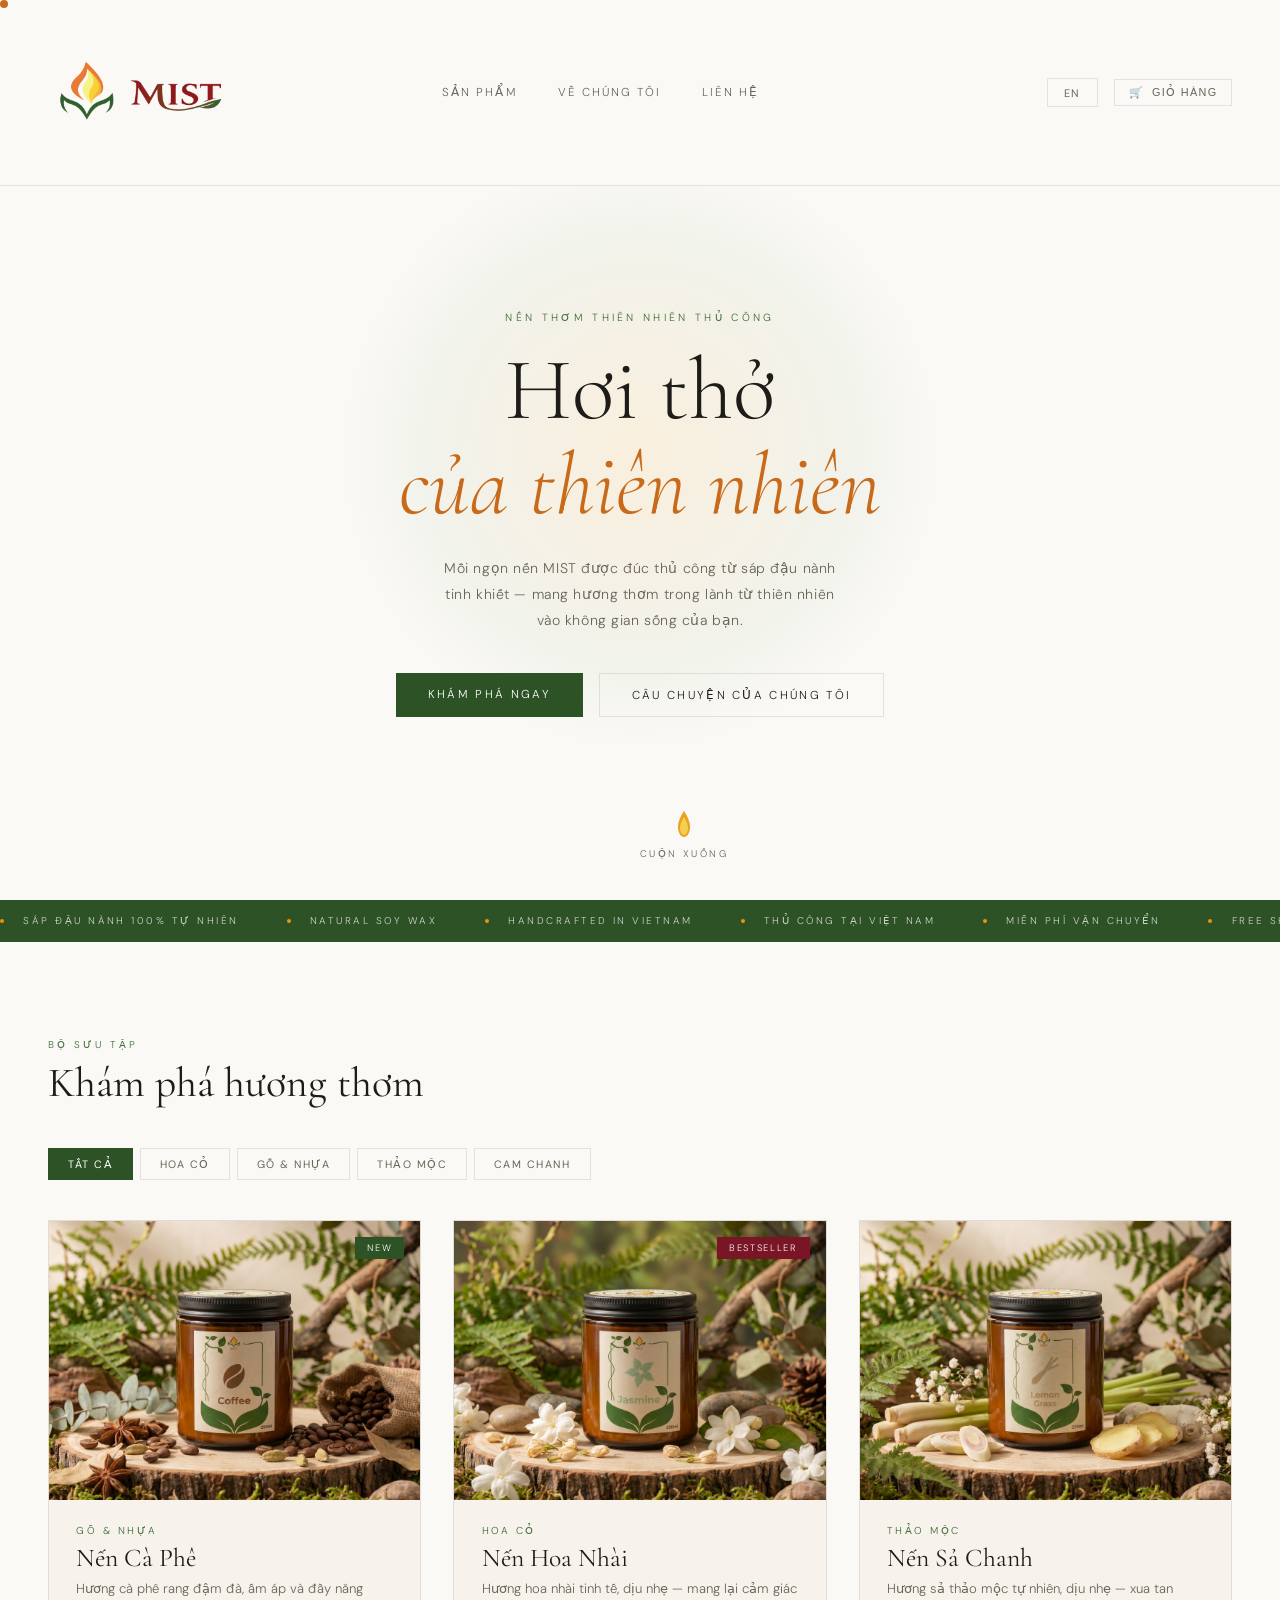
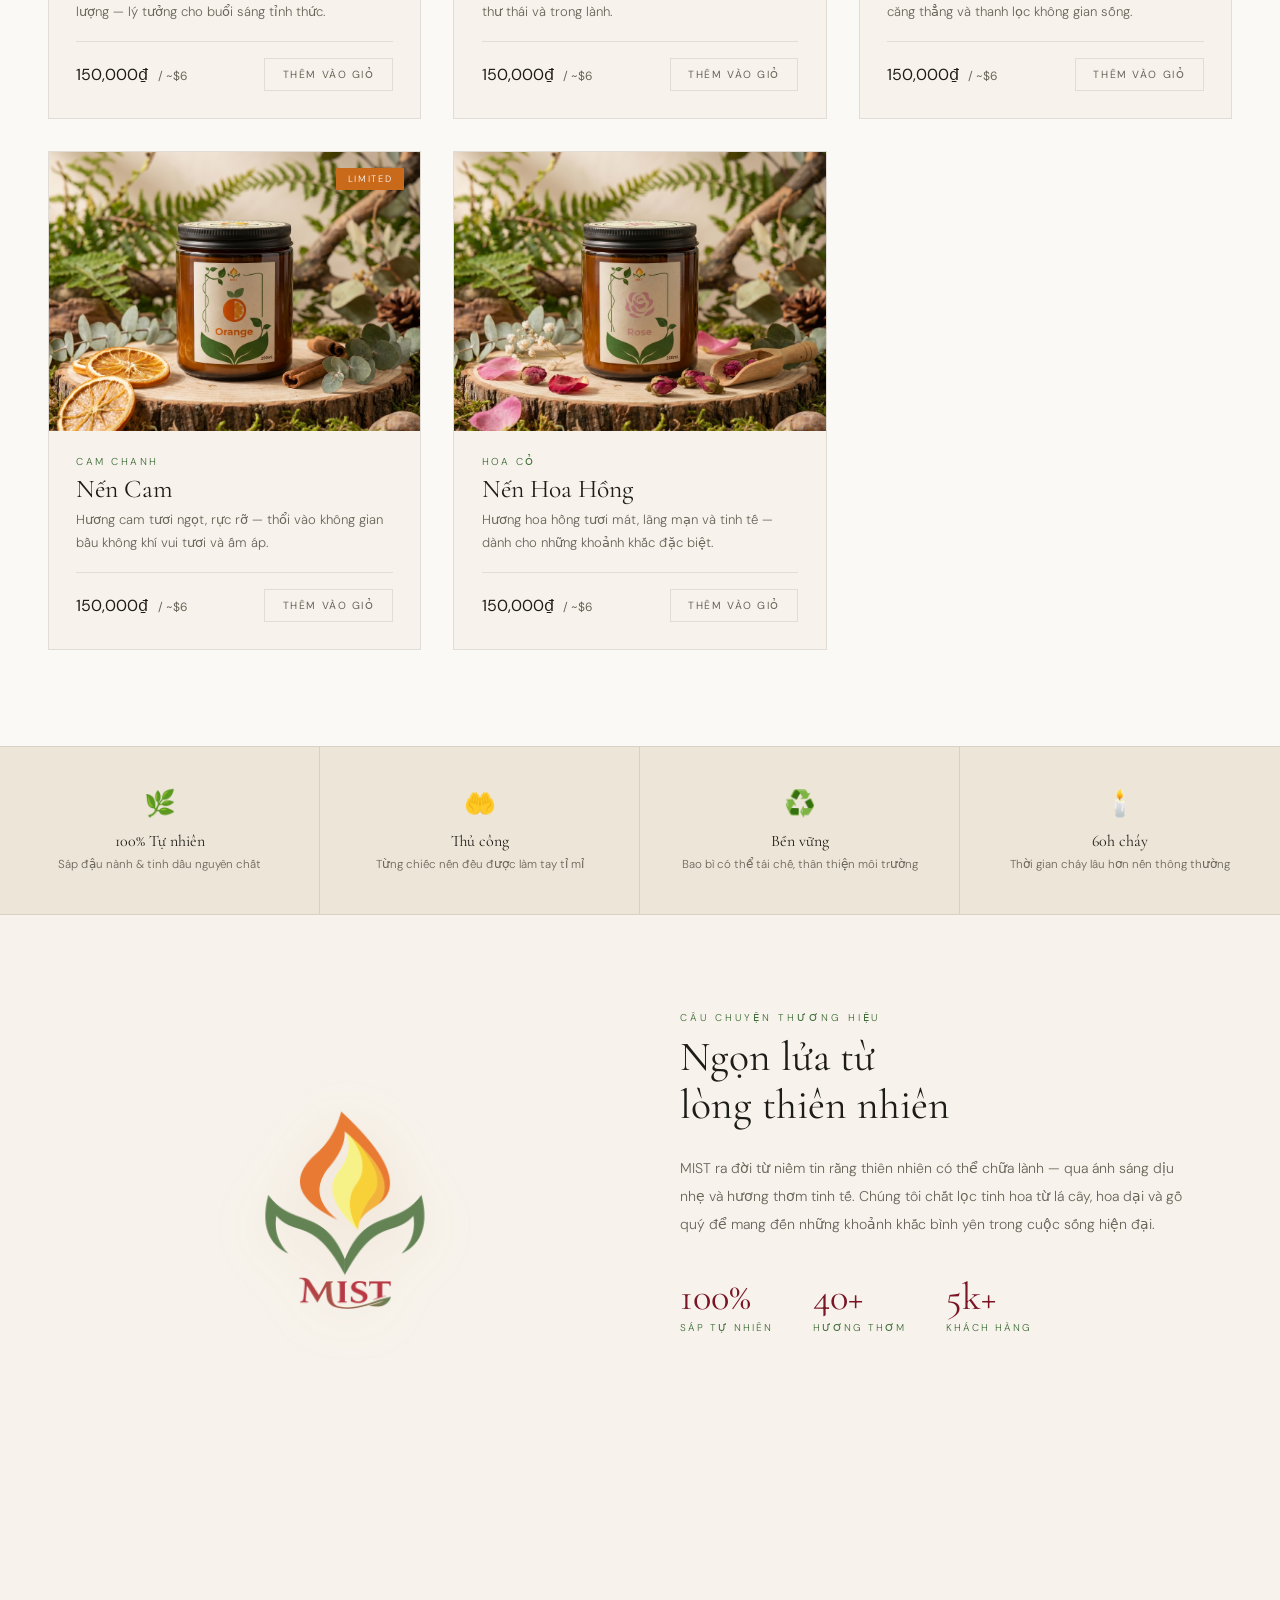
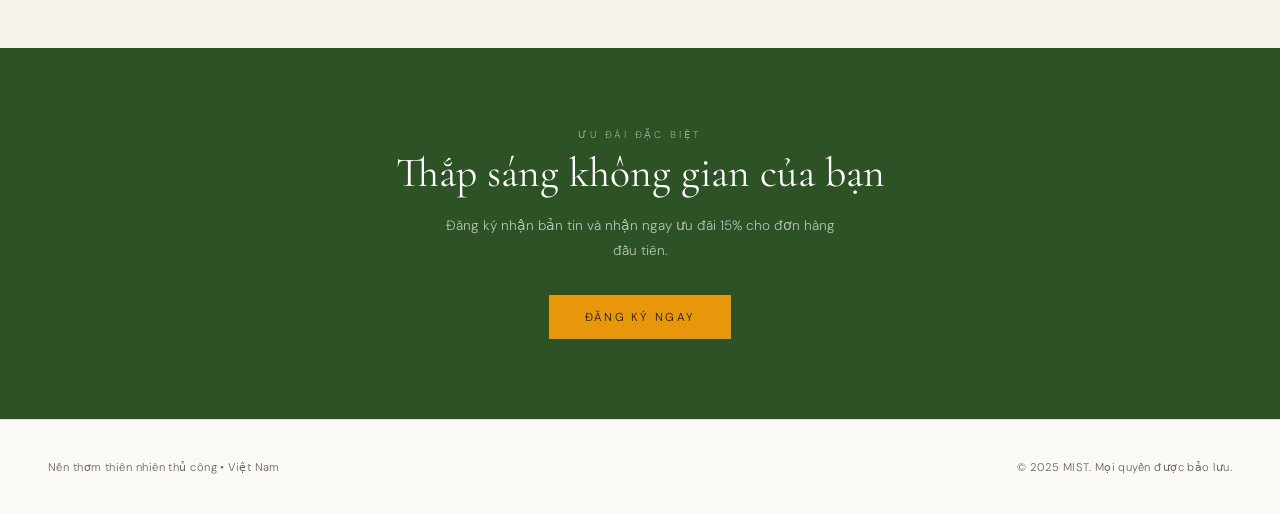
==== index.html @ d29035a0 "init project" ====
<!DOCTYPE html>
<html lang="vi">
<head>
<meta charset="UTF-8">
<meta name="viewport" content="width=device-width, initial-scale=1.0">
<title>MIST — Nến Thơm Thiên Nhiên</title>
<link href="https://fonts.googleapis.com/css2?family=Cormorant+Garamond:ital,wght@0,300;0,400;0,600;1,300;1,400&family=DM+Sans:wght@200;300;400&display=swap" rel="stylesheet">
<link rel="stylesheet" href="style.css">
</head>
<body>

<div id="cursor"></div>

<nav>
  <a class="nav-logo-wrap" href="#">
    <img class="nav-logo-img" src="anh/logo-03.png" alt="MIST Logo">
  </a>
  <div class="nav-links">
    <a href="#products" data-vi="Sản phẩm" data-en="Products">Sản phẩm</a>
    <a href="#about" data-vi="Về chúng tôi" data-en="About">Về chúng tôi</a>
    <a href="#contact" data-vi="Liên hệ" data-en="Contact">Liên hệ</a>
  </div>
  <div class="nav-right">
    <button class="lang-toggle" id="langBtn">EN</button>
    <button class="cart-btn" id="cartBtn">
    🛒 <span id="cartLabel" data-vi="Giỏ hàng" data-en="Cart">Giỏ hàng</span>
  <span class="cart-badge" id="cartBadge">0</span>
</button>
  </div>
</nav>

<div class="cart-overlay" id="cartOverlay"></div>
<div class="cart-drawer" id="cartDrawer">
  <div class="cart-head">
    <span class="cart-title">Giỏ hàng</span>
    <button class="cart-close" id="cartClose">✕</button>
  </div>
  <div class="cart-body" id="cartBody"></div>
  <div class="cart-foot" id="cartFoot" style="display:none">
    <div class="cart-subtotal">
      <span class="cart-subtotal-label">Tổng cộng</span>
      <span class="cart-subtotal-price" id="cartTotal">0₫</span>
    </div>
    <button class="cart-checkout">Thanh toán</button>
  </div>
</div>

<div id="pdpPage">
  <div class="pdp-topbar">
    <button class="pdp-back-btn" id="pdpBackBtn">← <span data-vi="Quay lại" data-en="Back">Quay lại</span></button>
    <p class="pdp-breadcrumb"><span data-vi="Sản phẩm" data-en="Products">Sản phẩm</span> / <span id="pdpBreadName"></span></p>
  </div>

  <div class="pdp-layout">
    <div class="pdp-gallery">
      <img class="pdp-gallery-main" id="pdpMainImg" src="" alt="">
      <div class="pdp-badge" id="pdpBadge" style="display:none"></div>
      <div class="pdp-gallery-thumbs" id="pdpThumbs"></div>
    </div>

    <div class="pdp-info">
      <p class="pdp-scent" id="pdpScent"></p>
      <h1 class="pdp-name" id="pdpName"></h1>
      <p class="pdp-name-vi" id="pdpNameSub"></p>
      <div class="pdp-price-row">
        <span class="pdp-price" id="pdpPrice"></span>
        <span class="pdp-price-usd" id="pdpPriceUsd"></span>
      </div>
      <div class="pdp-divider"></div>
      <p class="pdp-desc" id="pdpDesc"></p>

      <div class="pdp-specs">
        <div class="pdp-spec">
          <span class="pdp-spec-label" data-vi="Thời gian cháy" data-en="Burn time">Thời gian cháy</span>
          <span class="pdp-spec-val" id="pdpSpecBurnTime">~60 giờ</span>
        </div>
        <div class="pdp-spec">
          <span class="pdp-spec-label" data-vi="Chất liệu" data-en="Material">Chất liệu</span>
          <span class="pdp-spec-val" id="pdpSpecMaterial">Sáp đậu nành</span>
        </div>
        <div class="pdp-spec">
          <span class="pdp-spec-label" data-vi="Trọng lượng" data-en="Weight">Trọng lượng</span>
          <span class="pdp-spec-val" id="pdpSpecWeight">200g</span>
        </div>
        <div class="pdp-spec">
          <span class="pdp-spec-label" data-vi="Xuất xứ" data-en="Origin">Xuất xứ</span>
          <span class="pdp-spec-val" id="pdpSpecOrigin">Việt Nam</span>
        </div>
      </div>

      <p class="pdp-notes-title" data-vi="Hương điệu" data-en="Scent notes">Hương điệu</p>
      <div class="pdp-notes" id="pdpNotes"></div>

      <div class="pdp-qty-row">
        <span class="pdp-qty-label" data-vi="Số lượng" data-en="Quantity">Số lượng</span>
        <div class="pdp-qty-ctrl">
          <button class="pdp-qty-btn" id="pdpQtyMinus">−</button>
          <span class="pdp-qty-num" id="pdpQtyNum">1</span>
          <button class="pdp-qty-btn" id="pdpQtyPlus">+</button>
        </div>
      </div>
      <div class="pdp-cta-row">
        <button class="pdp-add-btn" id="pdpAddBtn">Thêm vào giỏ</button>
        <button class="pdp-wishlist-btn" title="Yêu thích">♡</button>
      </div>
    </div>
  </div>

  <div class="pdp-related">
    <p class="pdp-related-label" data-vi="Có thể bạn thích" data-en="You may also like">Có thể bạn thích</p>
    <h2 class="pdp-related-title" data-vi="Sản phẩm liên quan" data-en="Related products">Sản phẩm liên quan</h2>
    <div class="pdp-related-grid" id="pdpRelatedGrid"></div>
  </div>
</div>

<div id="mainSite">
<section class="hero">
  <p class="hero-eyebrow" data-vi="Nến thơm thiên nhiên thủ công" data-en="Handcrafted natural candles">Nến thơm thiên nhiên thủ công</p>
  <h1 class="hero-title">
    <span data-vi="Hơi thở" data-en="The breath">Hơi thở</span><br>
    <em data-vi="của thiên nhiên" data-en="of nature">của thiên nhiên</em>
  </h1>
  <p class="hero-sub" data-vi="Mỗi ngọn nến MIST được đúc thủ công từ sáp đậu nành tinh khiết — mang hương thơm trong lành từ thiên nhiên vào không gian sống của bạn." data-en="Every MIST candle is handcrafted from pure soy wax — bringing nature's pure fragrance into your living space.">
    Mỗi ngọn nến MIST được đúc thủ công từ sáp đậu nành tinh khiết — mang hương thơm trong lành từ thiên nhiên vào không gian sống của bạn.
  </p>
  <div class="hero-actions">
    <a href="#products" class="btn-primary" data-vi="Khám phá ngay" data-en="Explore now">Khám phá ngay</a>
    <a href="#about" class="btn-outline" data-vi="Câu chuyện của chúng tôi" data-en="Our story">Câu chuyện của chúng tôi</a>
  </div>

  <div class="hero-flame-deco">
    <svg class="flame-svg" width="20" height="30" viewBox="0 0 20 30" fill="none">
      <path d="M10 2 C10 2 16 10 16 18 C16 24 13 28 10 28 C7 28 4 24 4 18 C4 10 10 2 10 2Z" fill="#E8960A" opacity="0.9"/>
      <path d="M10 8 C10 8 14 14 14 19 C14 23 12 26 10 26 C8 26 6 23 6 19 C6 14 10 8 10 8Z" fill="#F5D050"/>
    </svg>
    <p class="scroll-hint" data-vi="Cuộn xuống" data-en="Scroll">Cuộn xuống</p>
  </div>
</section>

<div class="marquee-wrap">
  <div class="marquee-track" id="marqueeTrack"></div>
</div>

<section id="products">
  <div class="section-header">
    <span class="section-label" data-vi="Bộ sưu tập" data-en="Collection">Bộ sưu tập</span>
    <h2 class="section-title" data-vi="Khám phá hương thơm" data-en="Explore our scents">Khám phá hương thơm</h2>
  </div>

  <div class="filter-bar" id="filterBar">
    <button class="filter-btn active" data-filter="all"    data-vi="Tất cả"      data-en="All">Tất cả</button>
    <button class="filter-btn"        data-filter="floral" data-vi="Hoa cỏ"      data-en="Floral">Hoa cỏ</button>
    <button class="filter-btn"        data-filter="woody"  data-vi="Gỗ & Nhựa"   data-en="Woody">Gỗ &amp; Nhựa</button>
    <button class="filter-btn"        data-filter="herbal" data-vi="Thảo mộc"    data-en="Herbal">Thảo mộc</button>
    <button class="filter-btn"        data-filter="citrus" data-vi="Cam Chanh"   data-en="Citrus">Cam Chanh</button>
  </div>

  <div class="products-grid" id="productsGrid"></div>
</section>

<div class="values-strip">
  <div class="value-item">
    <span class="value-icon">🌿</span>
    <p class="value-title" data-vi="100% Tự nhiên" data-en="100% Natural">100% Tự nhiên</p>
    <p class="value-desc" data-vi="Sáp đậu nành & tinh dầu nguyên chất" data-en="Pure soy wax & essential oils">Sáp đậu nành & tinh dầu nguyên chất</p>
  </div>
  <div class="value-item">
    <span class="value-icon">🤲</span>
    <p class="value-title" data-vi="Thủ công" data-en="Handcrafted">Thủ công</p>
    <p class="value-desc" data-vi="Từng chiếc nến đều được làm tay tỉ mỉ" data-en="Each candle is meticulously hand-poured">Từng chiếc nến đều được làm tay tỉ mỉ</p>
  </div>
  <div class="value-item">
    <span class="value-icon">♻️</span>
    <p class="value-title" data-vi="Bền vững" data-en="Sustainable">Bền vững</p>
    <p class="value-desc" data-vi="Bao bì có thể tái chế, thân thiện môi trường" data-en="Recyclable, eco-friendly packaging">Bao bì có thể tái chế, thân thiện môi trường</p>
  </div>
  <div class="value-item">
    <span class="value-icon">🕯️</span>
    <p class="value-title" data-vi="60h cháy" data-en="60h burn time">60h cháy</p>
    <p class="value-desc" data-vi="Thời gian cháy lâu hơn nến thông thường" data-en="Longer burn time than standard candles">Thời gian cháy lâu hơn nến thông thường</p>
  </div>
</div>

<section id="about" class="about-section">
  <div class="about-inner">
    <div class="about-logo-display">
      <img src="anh/logoend.png" alt="MIST">
    </div>
    <div>
      <span class="section-label" data-vi="Câu chuyện thương hiệu" data-en="Our Story">Câu chuyện thương hiệu</span>
      <h2 class="section-title" data-vi="Ngọn lửa từ<br>lòng thiên nhiên" data-en="A flame born<br>from nature">Ngọn lửa từ<br>lòng thiên nhiên</h2>
      <p class="about-text" data-vi="MIST ra đời từ niềm tin rằng thiên nhiên có thể chữa lành — qua ánh sáng dịu nhẹ và hương thơm tinh tế. Chúng tôi chắt lọc tinh hoa từ lá cây, hoa dại và gỗ quý để mang đến những khoảnh khắc bình yên trong cuộc sống hiện đại." data-en="MIST was born from the belief that nature heals — through gentle light and subtle fragrance. We distill the essence of leaves, wildflowers, and fine woods to bring peaceful moments to modern life.">
        MIST ra đời từ niềm tin rằng thiên nhiên có thể chữa lành — qua ánh sáng dịu nhẹ và hương thơm tinh tế. Chúng tôi chắt lọc tinh hoa từ lá cây, hoa dại và gỗ quý để mang đến những khoảnh khắc bình yên trong cuộc sống hiện đại.
      </p>
      <div class="about-stats">
        <div>
          <span class="stat-num">100%</span>
          <span class="stat-label" data-vi="Sáp tự nhiên" data-en="Natural wax">Sáp tự nhiên</span>
        </div>
        <div>
          <span class="stat-num">40+</span>
          <span class="stat-label" data-vi="Hương thơm" data-en="Fragrances">Hương thơm</span>
        </div>
        <div>
          <span class="stat-num">5k+</span>
          <span class="stat-label" data-vi="Khách hàng" data-en="Customers">Khách hàng</span>
        </div>
      </div>
    </div>
  </div>
</section>

<div class="cta-banner">
  <span class="section-label" data-vi="Ưu đãi đặc biệt" data-en="Special offer">Ưu đãi đặc biệt</span>
  <h2 class="section-title" data-vi="Thắp sáng không gian của bạn" data-en="Illuminate your space">Thắp sáng không gian của bạn</h2>
  <p data-vi="Đăng ký nhận bản tin và nhận ngay ưu đãi 15% cho đơn hàng đầu tiên." data-en="Subscribe to our newsletter and get 15% off your first order.">Đăng ký nhận bản tin và nhận ngay ưu đãi 15% cho đơn hàng đầu tiên.</p>
  <a href="#" class="btn-gold" data-vi="Đăng ký ngay" data-en="Subscribe now">Đăng ký ngay</a>
</div>

<footer id="contact">
  <p data-vi="Nến thơm thiên nhiên thủ công • Việt Nam" data-en="Handcrafted natural candles • Vietnam">Nến thơm thiên nhiên thủ công • Việt Nam</p>
  <p data-vi="© 2025 MIST. Mọi quyền được bảo lưu." data-en="© 2025 MIST. All rights reserved.">© 2025 MIST. Mọi quyền được bảo lưu.</p>
</footer>
</div><script src="script.js"></script>
</body>
</html>
---- style.css ----
*, *::before, *::after { box-sizing: border-box; margin: 0; padding: 0; }

:root {
  --flame-orange: #C96A1A;
  --flame-amber: #E8960A;
  --leaf-dark: #2D5226;
  --leaf-mid: #3D6B35;
  --leaf-light: #5A8A50;
  --crimson: #7A1525;
  --cream: #F7F3EC;
  --warm-white: #FBF9F5;
  --sand: #EDE6D8;
  --charcoal: #1E1C18;
  --ash: #6A6459;
  --border: rgba(30,28,24,0.1);
}

html { scroll-behavior: smooth; overflow-x: hidden; }

body {
  font-family: 'DM Sans', sans-serif;
  font-weight: 300;
  background: var(--warm-white);
  color: var(--charcoal);
  overflow-x: hidden;
}

/* ── CURSOR ── */
body { cursor: none; }
#cursor {
  width: 8px; height: 8px;
  background: var(--flame-orange);
  border-radius: 50%;
  position: fixed; top: 0; left: 0;
  pointer-events: none; z-index: 9999;
  transition: transform 0.15s ease, opacity 0.2s;
}
#cursor.expand { transform: scale(5); opacity: 0.2; }

/* ── NAV ── */
nav {
  position: fixed; top: 0; left: 0; right: 0; z-index: 100;
  display: flex; align-items: center; justify-content: space-between;
  padding: 1.1rem 3rem;
  background: rgba(251,249,245,0.9);
  backdrop-filter: blur(14px);
  border-bottom: 1px solid var(--border);
  transition: padding 0.35s ease, box-shadow 0.35s ease;
}
nav.scrolled {
  padding: 0.4rem 3rem;
  background: rgba(251,249,245,0.97);
  box-shadow: 0 2px 20px rgba(30,28,24,0.07);
}
.nav-logo-wrap {
  display: flex; align-items: center; gap: 10px;
  text-decoration: none;
}
.nav-logo-img {
  height: 150px; width: auto;
  max-width: 220px;
  object-fit: contain;
  object-position: left center;
  transform: scale(1.8);
  transform-origin: left center;
  transition: height 0.35s ease, transform 0.35s ease;
}
nav.scrolled .nav-logo-img {
  height: 70px;
  transform: scale(1.4);
}

.nav-links { display: flex; gap: 2.5rem; }
.nav-links a {
  font-size: 0.72rem; letter-spacing: 0.18em; text-transform: uppercase;
  color: var(--ash); text-decoration: none; transition: color 0.2s;
}
.nav-links a:hover { color: var(--leaf-dark); }
.lang-toggle {
  font-family: 'DM Sans', sans-serif;
  font-size: 0.68rem; letter-spacing: 0.15em; text-transform: uppercase;
  color: var(--ash); background: none;
  border: 1px solid var(--border);
  padding: 0.4rem 1rem; cursor: none; transition: all 0.2s;
}
.lang-toggle:hover { color: var(--leaf-dark); border-color: var(--leaf-mid); }

.nav-right { display: flex; align-items: center; gap: 1rem; }
.cart-btn {
  position: relative;
  background: none; border: 1px solid var(--border);
  padding: 0.4rem 0.85rem; cursor: none;
  display: flex; align-items: center; gap: 0.5rem;
  font-size: 0.68rem; letter-spacing: 0.12em; text-transform: uppercase;
  color: var(--ash); transition: all 0.2s;
}
.cart-btn:hover { color: var(--leaf-dark); border-color: var(--leaf-mid); }
.cart-badge {
  position: absolute; top: -6px; right: -6px;
  background: var(--flame-orange); color: #fff;
  font-size: 0.55rem; font-weight: 400;
  width: 16px; height: 16px; border-radius: 50%;
  display: flex; align-items: center; justify-content: center;
  opacity: 0; transform: scale(0);
  transition: opacity 0.2s, transform 0.2s;
}
.cart-badge.show { opacity: 1; transform: scale(1); }

/* ── CART DRAWER ── */
.cart-overlay {
  position: fixed; inset: 0; z-index: 200;
  background: rgba(30,28,24,0.35);
  opacity: 0; pointer-events: none;
  transition: opacity 0.3s;
}
.cart-overlay.open { opacity: 1; pointer-events: all; }

.cart-drawer {
  position: fixed; top: 0; right: 0; bottom: 0; z-index: 201;
  width: 420px; max-width: 95vw;
  background: var(--warm-white);
  display: flex; flex-direction: column;
  transform: translateX(100%);
  transition: transform 0.38s cubic-bezier(0.4,0,0.2,1);
  border-left: 1px solid var(--border);
}
.cart-drawer.open { transform: translateX(0); }

.cart-head {
  display: flex; align-items: center; justify-content: space-between;
  padding: 1.5rem 1.8rem;
  border-bottom: 1px solid var(--border);
}
.cart-title {
  font-family: 'Cormorant Garamond', serif;
  font-size: 1.4rem; font-weight: 400; color: var(--charcoal);
}
.cart-close {
  background: none; border: none; cursor: none;
  font-size: 1.2rem; color: var(--ash);
  padding: 0.3rem; transition: color 0.2s;
}
.cart-close:hover { color: var(--charcoal); }

.cart-body {
  flex: 1; overflow-y: auto; padding: 1.2rem 1.8rem;
}
.cart-empty {
  text-align: center; padding: 4rem 1rem;
  color: var(--ash); font-size: 0.82rem; letter-spacing: 0.04em;
}
.cart-empty-icon { font-size: 2.5rem; margin-bottom: 1rem; display: block; }

.cart-item {
  display: grid; grid-template-columns: 72px 1fr auto;
  gap: 1rem; align-items: center;
  padding: 1rem 0; border-bottom: 1px solid var(--border);
}
.cart-item-img {
  width: 72px; height: 72px; object-fit: cover;
  border: 1px solid var(--border);
}
.cart-item-name {
  font-family: 'Cormorant Garamond', serif;
  font-size: 1rem; color: var(--charcoal); margin-bottom: 0.2rem;
}
.cart-item-scent {
  font-size: 0.62rem; letter-spacing: 0.15em; text-transform: uppercase;
  color: var(--leaf-mid); margin-bottom: 0.5rem;
}
.cart-item-price { font-size: 0.8rem; color: var(--ash); }
.cart-qty {
  display: flex; align-items: center; gap: 0.5rem;
  margin-top: 0.4rem;
}
.qty-btn {
  width: 22px; height: 22px; border: 1px solid var(--border);
  background: none; cursor: none; font-size: 0.85rem;
  color: var(--ash); display: flex; align-items: center; justify-content: center;
  transition: all 0.15s;
}
.qty-btn:hover { background: var(--leaf-dark); color: #fff; border-color: var(--leaf-dark); }
.qty-num { font-size: 0.82rem; min-width: 18px; text-align: center; }
.cart-item-remove {
  background: none; border: none; cursor: none;
  color: var(--ash); font-size: 0.75rem; letter-spacing: 0.08em;
  padding: 0.2rem; transition: color 0.2s; align-self: start;
}
.cart-item-remove:hover { color: var(--crimson); }

.cart-foot {
  padding: 1.5rem 1.8rem;
  border-top: 1px solid var(--border);
  background: var(--cream);
}
.cart-subtotal {
  display: flex; justify-content: space-between; align-items: baseline;
  margin-bottom: 1.2rem;
}
.cart-subtotal-label {
  font-size: 0.65rem; letter-spacing: 0.2em; text-transform: uppercase; color: var(--ash);
}
.cart-subtotal-price {
  font-family: 'Cormorant Garamond', serif;
  font-size: 1.5rem; color: var(--charcoal);
}
.cart-checkout {
  width: 100%; padding: 0.9rem;
  background: var(--leaf-dark); color: #fff;
  border: none; cursor: none;
  font-family: 'DM Sans', sans-serif;
  font-size: 0.7rem; letter-spacing: 0.2em; text-transform: uppercase;
  transition: background 0.2s;
}
.cart-checkout:hover { background: var(--leaf-mid); }

/* ── HERO ── */
.hero {
  min-height: 100vh;
  display: flex; flex-direction: column;
  align-items: center; justify-content: center;
  text-align: center;
  padding: 13rem 2rem 5rem;
  position: relative; overflow: hidden;
}

/* soft radial glow matching brand */
.hero::before {
  content: '';
  position: absolute;
  width: 600px; height: 600px;
  background: radial-gradient(circle, rgba(232,150,10,0.1) 0%, rgba(93,138,80,0.06) 50%, transparent 70%);
  top: 50%; left: 50%; transform: translate(-50%,-50%);
  animation: breathe 7s ease-in-out infinite;
}
@keyframes breathe {
  0%,100% { transform: translate(-50%,-50%) scale(1); opacity: 0.7; }
  50% { transform: translate(-50%,-50%) scale(1.25); opacity: 1; }
}

.hero-logo-big {
  width: 110px; height: auto;
  margin-bottom: 1.5rem;
  opacity: 0; animation: fadeUp 0.9s 0.1s forwards;
  filter: drop-shadow(0 4px 24px rgba(201,106,26,0.15));
}
.hero-eyebrow {
  font-size: 0.65rem; letter-spacing: 0.32em; text-transform: uppercase;
  color: var(--leaf-mid); margin-bottom: 1.2rem;
  opacity: 0; animation: fadeUp 0.8s 0.3s forwards;
}
.hero-title {
  font-family: 'Cormorant Garamond', serif;
  font-size: clamp(2.8rem, 7.5vw, 5.5rem);
  font-weight: 300; line-height: 1.08;
  color: var(--charcoal);
  opacity: 0; animation: fadeUp 0.9s 0.5s forwards;
}
.hero-title em { font-style: italic; color: var(--flame-orange); }
.hero-title strong {
  font-weight: 600; color: var(--crimson);
}
.hero-sub {
  font-size: 0.88rem; letter-spacing: 0.04em; color: var(--ash);
  margin-top: 1.4rem; max-width: 400px; line-height: 1.85;
  opacity: 0; animation: fadeUp 0.8s 0.7s forwards;
}
.hero-actions {
  display: flex; gap: 1rem; margin-top: 2.5rem;
  opacity: 0; animation: fadeUp 0.8s 0.9s forwards;
}
.btn-primary {
  font-family: 'DM Sans', sans-serif;
  font-size: 0.72rem; letter-spacing: 0.2em; text-transform: uppercase;
  background: var(--leaf-dark); color: #fff;
  border: none; padding: 0.85rem 2rem;
  text-decoration: none; cursor: none; transition: background 0.25s;
}
.btn-primary:hover { background: var(--leaf-mid); }
.btn-outline {
  font-family: 'DM Sans', sans-serif;
  font-size: 0.72rem; letter-spacing: 0.2em; text-transform: uppercase;
  background: none; color: var(--charcoal);
  border: 1px solid var(--border); padding: 0.85rem 2rem;
  text-decoration: none; cursor: none; transition: all 0.25s;
}
.btn-outline:hover { border-color: var(--flame-orange); color: var(--flame-orange); }

/* animated flame icon in hero */
.hero-flame-deco {
  position: absolute; bottom: 2.5rem; left: 50%; transform: translateX(-50%);
  opacity: 0; animation: fadeUp 0.8s 1.1s forwards;
  display: flex; flex-direction: column; align-items: center;
}
.flame-svg { animation: flicker 2s ease-in-out infinite alternate; }
@keyframes flicker {
  0% { transform: scaleX(1) rotate(-1deg); filter: brightness(1); }
  100% { transform: scaleX(0.88) rotate(1deg); filter: brightness(1.1); }
}
.scroll-hint {
  font-size: 0.6rem; letter-spacing: 0.25em; text-transform: uppercase;
  color: var(--ash); margin-top: 0.5rem;
}

/* ── MARQUEE ── */
.marquee-wrap {
  background: var(--leaf-dark);
  overflow: hidden; padding: 0.9rem 0;
}
.marquee-track {
  display: flex; gap: 3rem;
  animation: marquee 40s linear infinite;
  width: max-content;
}
@keyframes marquee {
  from { transform: translateX(0); }
  to { transform: translateX(-50%); }
}
.marquee-item {
  font-size: 0.62rem; letter-spacing: 0.25em; text-transform: uppercase;
  color: rgba(255,255,255,0.75); white-space: nowrap;
  display: flex; align-items: center; gap: 1.2rem;
}
.marquee-dot {
  width: 4px; height: 4px;
  background: var(--flame-amber); border-radius: 50%;
  flex-shrink: 0;
}

/* ── SECTION ── */
section { padding: 6rem 3rem; }
.section-header { margin-bottom: 2.5rem; }
.section-label {
  font-size: 0.62rem; letter-spacing: 0.3em; text-transform: uppercase;
  color: var(--leaf-mid); margin-bottom: 0.6rem; display: block;
}
.section-title {
  font-family: 'Cormorant Garamond', serif;
  font-size: clamp(1.8rem, 3.5vw, 2.6rem);
  font-weight: 400; line-height: 1.15; color: var(--charcoal);
}

/* ── FILTER ── */
.filter-bar {
  display: flex; gap: 0.4rem; flex-wrap: wrap;
  margin-bottom: 2.5rem;
}
.filter-btn {
  font-family: 'DM Sans', sans-serif;
  font-size: 0.67rem; letter-spacing: 0.14em; text-transform: uppercase;
  background: none; border: 1px solid var(--border);
  color: var(--ash); padding: 0.5rem 1.2rem;
  cursor: none; transition: all 0.2s;
}
.filter-btn:hover { border-color: var(--leaf-mid); color: var(--leaf-mid); }
.filter-btn.active { background: var(--leaf-dark); color: #fff; border-color: var(--leaf-dark); }

/* ── PRODUCT GRID ── */
.products-grid {
  display: grid;
  grid-template-columns: repeat(auto-fill, minmax(360px, 1fr));
  gap: 2rem;
  max-width: 1400px;
  margin: 0 auto;
}

.product-card {
  background: var(--cream);
  border: 1px solid var(--border);
  position: relative; overflow: hidden;
  opacity: 0; transform: translateY(20px);
  transition: opacity 0.55s ease, transform 0.55s ease, box-shadow 0.3s;
}
.product-card.visible { opacity: 1; transform: translateY(0); }
.product-card:hover { box-shadow: 0 12px 50px rgba(30,28,24,0.12); }

.product-img-wrap {
  aspect-ratio: 4/3; overflow: hidden;
  background: var(--sand);
  display: flex; align-items: center; justify-content: center;
  position: relative;
}
.product-img {
  width: 100%; height: 100%;
  object-fit: cover;
  transition: transform 0.8s ease;
}
.product-card:hover .product-img { transform: scale(1.07); }

.product-badge {
  position: absolute; top: 1rem; right: 1rem;
  font-size: 0.58rem; letter-spacing: 0.18em; text-transform: uppercase;
  padding: 0.32rem 0.75rem;
}
.badge-bestseller { background: var(--crimson); color: #fff; }
.badge-new        { background: var(--leaf-dark); color: #fff; }
.badge-limited    { background: var(--flame-orange); color: #fff; }
.badge-exclusive  { background: var(--charcoal); color: #fff; }

.product-info { padding: 1.5rem 1.7rem 1.7rem; }
.product-scent {
  font-size: 0.63rem; letter-spacing: 0.25em; text-transform: uppercase;
  color: var(--leaf-mid); margin-bottom: 0.4rem;
}
.product-name {
  font-family: 'Cormorant Garamond', serif;
  font-size: 1.6rem; font-weight: 400; line-height: 1.2;
  color: var(--charcoal); margin-bottom: 0.25rem;
}
.product-name-vi {
  font-size: 0.78rem; color: var(--ash); margin-bottom: 1rem;
}
.product-desc {
  font-size: 0.82rem; color: var(--ash); line-height: 1.75;
  margin-bottom: 1.1rem;
}
.product-footer {
  display: flex; align-items: center; justify-content: space-between;
  padding-top: 1rem; border-top: 1px solid var(--border);
}
.product-price { font-size: 1rem; font-weight: 400; color: var(--charcoal); }
.price-vnd { font-size: 0.75rem; color: var(--ash); margin-left: 0.4rem; }
.add-btn {
  font-family: 'DM Sans', sans-serif;
  font-size: 0.65rem; letter-spacing: 0.15em; text-transform: uppercase;
  background: none; border: 1px solid var(--border);
  color: var(--ash); padding: 0.55rem 1.1rem;
  cursor: none; transition: all 0.2s;
}
.add-btn:hover { background: var(--leaf-dark); color: #fff; border-color: var(--leaf-dark); }

/* ── VALUES STRIP ── */
.values-strip {
  background: var(--sand);
  display: grid; grid-template-columns: repeat(4, 1fr);
  border-top: 1px solid var(--border); border-bottom: 1px solid var(--border);
}
.value-item {
  padding: 2.5rem 2rem;
  border-right: 1px solid var(--border);
  text-align: center;
}
.value-item:last-child { border-right: none; }
.value-icon { font-size: 1.6rem; margin-bottom: 0.7rem; display: block; }
.value-title {
  font-family: 'Cormorant Garamond', serif;
  font-size: 1rem; font-weight: 400; margin-bottom: 0.3rem;
  color: var(--charcoal);
}
.value-desc { font-size: 0.72rem; color: var(--ash); line-height: 1.6; }

/* ── ABOUT ── */
.about-section { background: var(--cream); }
.about-inner {
  max-width: 1100px; margin: 0 auto;
  display: grid; grid-template-columns: 1fr 1fr;
  gap: 5rem; align-items: stretch;
}
.about-logo-display {
  display: flex; align-items: stretch; justify-content: center;
  align-self: stretch;
}
.about-logo-display img {
  width: 75%; height: 75%;
  object-fit: contain;
  filter: blur(0.2px) drop-shadow(0 8px 30px rgba(201,106,26,0.12));
}

.about-text { font-size: 0.88rem; line-height: 2; color: var(--ash); margin-top: 1.5rem; }
.about-stats { display: flex; gap: 2.5rem; margin-top: 2.5rem; }
.stat-num {
  display: block;
  font-family: 'Cormorant Garamond', serif;
  font-size: 2.4rem; font-weight: 400;
  color: var(--crimson); line-height: 1;
}
.stat-label {
  font-size: 0.62rem; letter-spacing: 0.2em; text-transform: uppercase;
  color: var(--leaf-mid); margin-top: 0.25rem; display: block;
}

/* ── CTA BANNER ── */
.cta-banner {
  background: var(--leaf-dark); color: #fff;
  text-align: center; padding: 5rem 3rem;
  }
.cta-banner .section-label { color: rgba(255,255,255,0.5); }
.cta-banner .section-title { color: #fff; margin: 0.5rem 0 1rem; }
.cta-banner p { font-size: 0.85rem; color: rgba(255,255,255,0.65); margin-bottom: 2rem; max-width: 400px; margin-left: auto; margin-right: auto; line-height: 1.8; }
.btn-gold {
  font-family: 'DM Sans', sans-serif;
  font-size: 0.72rem; letter-spacing: 0.2em; text-transform: uppercase;
  background: var(--flame-amber); color: var(--charcoal);
  border: none; padding: 0.9rem 2.2rem;
  text-decoration: none; cursor: none; transition: background 0.2s;
  display: inline-block;
}
.btn-gold:hover { background: #f5d060; }

/* ── FOOTER ── */
footer {
  border-top: 1px solid var(--border);
  padding: 2.5rem 3rem;
  display: flex; align-items: center; justify-content: space-between;
  flex-wrap: wrap; gap: 1rem; background: var(--warm-white);
}
.footer-logo-wrap { display: flex; align-items: center; gap: 10px; }
.footer-logo-img { height: 32px; width: auto; }
.footer-brand {
  font-family: 'Cormorant Garamond', serif;
  font-size: 1.2rem; letter-spacing: 0.12em; color: var(--crimson); font-weight: 600;
}
footer p { font-size: 0.7rem; color: var(--ash); letter-spacing: 0.04em; }

/* ── PRODUCT IMAGE HOVER CUE ── */
.product-img-wrap { cursor: none; }
.product-img-overlay {
  position: absolute; inset: 0;
  background: rgba(30,28,24,0.42);
  display: flex; align-items: center; justify-content: center;
  opacity: 0;
  transition: opacity 0.35s ease;
}
.product-card:hover .product-img-overlay { opacity: 1; }
.product-img-overlay-label {
  font-size: 0.65rem; letter-spacing: 0.28em; text-transform: uppercase;
  color: #fff; border: 1px solid rgba(255,255,255,0.6);
  padding: 0.6rem 1.5rem;
  transform: translateY(6px);
  transition: transform 0.35s ease;
}
.product-card:hover .product-img-overlay-label { transform: translateY(0); }

/* ── PRODUCT DETAIL PAGE (full-page SPA transition) ── */
#mainSite {
  transition: opacity 0.38s ease, transform 0.38s ease;
}
#mainSite.page-exit {
  opacity: 0;
  transform: translateX(-40px);
  pointer-events: none;
}

#pdpPage {
  position: fixed; inset: 0; z-index: 300;
  background: var(--warm-white);
  overflow-y: auto;
  opacity: 0;
  transform: translateX(60px);
  pointer-events: none;
  transition: opacity 0.42s ease, transform 0.42s cubic-bezier(0.22,1,0.36,1);
}
#pdpPage.page-enter {
  opacity: 1;
  transform: translateX(0);
  pointer-events: all;
}

/* PDP Nav bar */
.pdp-topbar {
  position: sticky; top: 0; z-index: 10;
  background: rgba(251,249,245,0.95);
  backdrop-filter: blur(14px);
  border-bottom: 1px solid var(--border);
  padding: 1rem 3rem;
  display: flex; align-items: center; gap: 1.2rem;
}
.pdp-back-btn {
  background: none; border: 1px solid var(--border);
  padding: 0.5rem 1.2rem;
  font-family: 'DM Sans', sans-serif;
  font-size: 0.68rem; letter-spacing: 0.16em; text-transform: uppercase;
  color: var(--ash); cursor: none;
  display: flex; align-items: center; gap: 0.5rem;
  transition: all 0.2s;
  flex-shrink: 0;
}
.pdp-back-btn:hover { color: var(--leaf-dark); border-color: var(--leaf-mid); }
.pdp-breadcrumb {
  font-size: 0.65rem; letter-spacing: 0.14em; text-transform: uppercase;
  color: var(--ash);
}
.pdp-breadcrumb span { color: var(--charcoal); }

/* PDP main layout */
.pdp-layout {
  display: grid;
  grid-template-columns: 1fr 1fr;
  min-height: calc(100vh - 60px);
  max-width: 1300px;
  margin: 0 auto;
}

/* Left: image gallery */
.pdp-gallery {
  position: sticky; top: 60px;
  height: calc(100vh - 60px);
  background: var(--sand);
  overflow: hidden;
}
.pdp-gallery-main {
  width: 100%; height: 78%;
  object-fit: cover;
  transition: transform 1.4s ease;
  display: block;
}
#pdpPage.page-enter .pdp-gallery-main { transform: scale(1.04); }
.pdp-gallery-thumbs {
  display: flex; gap: 0; height: 22%;
  border-top: 1px solid var(--border);
}
.pdp-thumb {
  flex: 1; overflow: hidden;
  border-right: 1px solid var(--border);
  cursor: none; position: relative;
  opacity: 1; transition: opacity 0.22s;
}
.pdp-thumb:last-child { border-right: none; }
.pdp-thumb.active, .pdp-thumb:hover { opacity: 1; }
.pdp-thumb img {
  width: 100%; height: 100%; object-fit: cover;
  transition: transform 0.5s ease;
}
.pdp-thumb:hover img { transform: scale(1.08); }
.pdp-badge {
  position: absolute; top: 1.2rem; left: 1.2rem;
  font-size: 0.58rem; letter-spacing: 0.18em; text-transform: uppercase;
  padding: 0.32rem 0.75rem;
}

/* Right: product info */
.pdp-info {
  padding: 3.5rem 3.5rem 4rem;
  display: flex; flex-direction: column;
  overflow-y: auto;
}
.pdp-scent {
  font-size: 0.62rem; letter-spacing: 0.28em; text-transform: uppercase;
  color: var(--leaf-mid); margin-bottom: 0.5rem;
}
.pdp-name {
  font-family: 'Cormorant Garamond', serif;
  font-size: clamp(2.4rem, 4vw, 3.4rem);
  font-weight: 300; line-height: 1.05;
  color: var(--charcoal); margin-bottom: 0.3rem;
}
.pdp-name-vi {
  font-family: 'Cormorant Garamond', serif;
  font-size: 1.1rem; font-style: italic;
  color: var(--ash); margin-bottom: 1.2rem;
}
.pdp-price-row {
  display: flex; align-items: baseline; gap: 1rem;
  margin-bottom: 1.6rem;
}
.pdp-price {
  font-family: 'Cormorant Garamond', serif;
  font-size: 2rem; color: var(--charcoal);
}
.pdp-price-usd { font-size: 0.78rem; color: var(--ash); letter-spacing: 0.06em; }
.pdp-divider { height: 1px; background: var(--border); margin-bottom: 1.6rem; }
.pdp-desc {
  font-size: 0.88rem; line-height: 2; color: var(--ash);
  margin-bottom: 2rem;
}

/* Specs grid */
.pdp-specs {
  display: grid; grid-template-columns: 1fr 1fr;
  gap: 0.7rem; margin-bottom: 2.2rem;
}
.pdp-spec {
  background: var(--cream); border: 1px solid var(--border);
  padding: 0.85rem 1.1rem;
}
.pdp-spec-label {
  font-size: 0.55rem; letter-spacing: 0.22em; text-transform: uppercase;
  color: var(--leaf-mid); display: block; margin-bottom: 0.3rem;
}
.pdp-spec-val { font-size: 0.84rem; color: var(--charcoal); }

/* Scent notes */
.pdp-notes-title {
  font-size: 0.6rem; letter-spacing: 0.22em; text-transform: uppercase;
  color: var(--ash); margin-bottom: 0.8rem;
}
.pdp-notes {
  display: flex; gap: 0.5rem; flex-wrap: wrap;
  margin-bottom: 2rem;
}
.pdp-note-tag {
  font-size: 0.65rem; letter-spacing: 0.12em; text-transform: uppercase;
  border: 1px solid var(--border); padding: 0.35rem 0.9rem;
  color: var(--ash); background: var(--cream);
}

/* Qty + CTA */
.pdp-qty-row {
  display: flex; align-items: center; gap: 1.2rem; margin-bottom: 1.2rem;
}
.pdp-qty-label {
  font-size: 0.62rem; letter-spacing: 0.18em; text-transform: uppercase; color: var(--ash);
  min-width: 60px;
}
.pdp-qty-ctrl { display: flex; align-items: center; border: 1px solid var(--border); }
.pdp-qty-btn {
  width: 38px; height: 38px; background: none; border: none;
  cursor: none; font-size: 1.1rem; color: var(--ash);
  display: flex; align-items: center; justify-content: center;
  transition: background 0.15s, color 0.15s;
}
.pdp-qty-btn:hover { background: var(--leaf-dark); color: #fff; }
.pdp-qty-num {
  width: 44px; text-align: center; font-size: 0.9rem;
  border-left: 1px solid var(--border); border-right: 1px solid var(--border);
  height: 38px; display: flex; align-items: center; justify-content: center;
}

.pdp-cta-row {
  display: flex; gap: 0.8rem;
}
.pdp-add-btn {
  flex: 1; padding: 1.1rem;
  background: var(--leaf-dark); color: #fff;
  border: none; cursor: none;
  font-family: 'DM Sans', sans-serif;
  font-size: 0.72rem; letter-spacing: 0.22em; text-transform: uppercase;
  transition: background 0.22s, transform 0.15s;
}
.pdp-add-btn:hover { background: var(--leaf-mid); }
.pdp-add-btn:active { transform: scale(0.98); }
.pdp-add-btn.added { background: var(--flame-orange); }

.pdp-wishlist-btn {
  width: 50px; height: 50px; /* will resize via padding */
  padding: 0 1rem;
  background: none; border: 1px solid var(--border);
  cursor: none; font-size: 1.1rem;
  color: var(--ash); transition: all 0.2s;
  display: flex; align-items: center; justify-content: center;
}
.pdp-wishlist-btn:hover { border-color: var(--crimson); color: var(--crimson); }

/* Related products row */
.pdp-related {
  padding: 4rem 3.5rem;
  border-top: 1px solid var(--border);
  max-width: 1300px; margin: 0 auto;
}
.pdp-related-label {
  font-size: 0.6rem; letter-spacing: 0.28em; text-transform: uppercase;
  color: var(--leaf-mid); margin-bottom: 0.5rem;
}
.pdp-related-title {
  font-family: 'Cormorant Garamond', serif;
  font-size: 1.8rem; font-weight: 400; color: var(--charcoal);
  margin-bottom: 2rem;
}
.pdp-related-grid {
  display: grid; grid-template-columns: repeat(3, 1fr); gap: 1.5rem;
}
.pdp-related-card {
  background: var(--cream); border: 1px solid var(--border);
  cursor: none; transition: box-shadow 0.3s;
  overflow: hidden;
}
.pdp-related-card:hover { box-shadow: 0 8px 30px rgba(30,28,24,0.1); }
.pdp-related-img-wrap { aspect-ratio: 4/3; overflow: hidden; }
.pdp-related-img {
  width: 100%; height: 100%; object-fit: cover;
  transition: transform 0.6s ease;
}
.pdp-related-card:hover .pdp-related-img { transform: scale(1.06); }
.pdp-related-info { padding: 1.1rem 1.3rem 1.3rem; }
.pdp-related-scent {
  font-size: 0.58rem; letter-spacing: 0.2em; text-transform: uppercase;
  color: var(--leaf-mid); margin-bottom: 0.3rem;
}
.pdp-related-name {
  font-family: 'Cormorant Garamond', serif;
  font-size: 1.2rem; color: var(--charcoal); margin-bottom: 0.7rem;
}
.pdp-related-footer {
  display: flex; align-items: center; justify-content: space-between;
  padding-top: 0.7rem; border-top: 1px solid var(--border);
}
.pdp-related-price { font-size: 0.88rem; color: var(--charcoal); }
.pdp-related-btn {
  font-size: 0.6rem; letter-spacing: 0.14em; text-transform: uppercase;
  background: none; border: 1px solid var(--border);
  color: var(--ash); padding: 0.4rem 0.9rem;
  cursor: none; transition: all 0.2s;
}
.pdp-related-btn:hover { background: var(--leaf-dark); color: #fff; border-color: var(--leaf-dark); }

@media (max-width: 900px) {
  .pdp-layout { grid-template-columns: 1fr; }
  .pdp-gallery {
    position: relative; top: 0;
    height: 60vw; min-height: 300px;
  }
  .pdp-info { padding: 2rem 1.8rem 3rem; }
  .pdp-related-grid { grid-template-columns: 1fr 1fr; }
  .pdp-topbar { padding: 1rem 1.5rem; }
}
@media (max-width: 600px) {
  .pdp-related-grid { grid-template-columns: 1fr; }
  .pdp-specs { grid-template-columns: 1fr; }
}

/* ── ANIMATIONS ── */
@keyframes fadeUp {
  from { opacity: 0; transform: translateY(22px); }
  to { opacity: 1; transform: translateY(0); }
}

/* ================================================================
   📱  MOBILE — RESPONSIVE STYLES
   (merged from mobile.css — do not create a separate file)
   ================================================================ */

/* ── Tắt custom cursor trên thiết bị cảm ứng ── */
@media (hover: none) and (pointer: coarse) {
  body { cursor: auto !important; }
  #cursor { display: none !important; }
  button, a, [onclick], .filter-btn, .add-btn,
  .pdp-qty-btn, .pdp-add-btn, .pdp-wishlist-btn,
  .pdp-thumb, .pdp-related-btn, .pdp-related-card,
  .product-img-wrap, .cart-close, .qty-btn,
  .cart-item-remove, .cart-checkout {
    cursor: pointer !important;
  }
}

/* ── Tablet ≤900px ── */
@media (max-width: 900px) {
  .products-grid { grid-template-columns: repeat(auto-fill, minmax(300px, 1fr)); }
  .pdp-layout { grid-template-columns: 1fr; }
  .pdp-gallery { position: relative; top: 0; height: 60vw; min-height: 300px; }
  .pdp-info { padding: 2rem 1.8rem 3rem; }
  .pdp-related-grid { grid-template-columns: 1fr 1fr; }
  .pdp-topbar { padding: 1rem 1.5rem; }
}

/* ── Mobile ≤768px ── */
@media (max-width: 768px) {

  /* NAV */
  nav { padding: 0.75rem 1.2rem; height: 60px; }
  nav.scrolled { padding: 0.6rem 1.2rem; }
  .nav-logo-img { height: 100px; transform: scale(1.35); }
  nav.scrolled .nav-logo-img { height: 70px; transform: scale(1.15); }
  .nav-links { display: none; }
  .nav-right { gap: 0.6rem; }
  .lang-toggle { padding: 0.35rem 0.75rem; font-size: 0.65rem; }
  .cart-btn { padding: 0.35rem 0.7rem; font-size: 0.65rem; }

  /* Hamburger */
  .hamburger-btn {
    display: flex; flex-direction: column; justify-content: center;
    gap: 5px; width: 40px; height: 40px;
    background: none; border: 1px solid var(--border);
    padding: 0 10px; cursor: pointer; transition: border-color 0.2s;
  }
  .hamburger-btn:hover { border-color: var(--leaf-mid); }
  .hamburger-btn span {
    display: block; height: 1px; background: var(--charcoal);
    transition: all 0.28s cubic-bezier(0.4,0,0.2,1); transform-origin: center;
  }
  .hamburger-btn.open span:nth-child(1) { transform: translateY(6px) rotate(45deg); }
  .hamburger-btn.open span:nth-child(2) { opacity: 0; transform: scaleX(0); }
  .hamburger-btn.open span:nth-child(3) { transform: translateY(-6px) rotate(-45deg); }

  /* Mobile menu (slides from top) */
  .mobile-menu-overlay {
    position: fixed; inset: 0; z-index: 150;
    background: rgba(30,28,24,0.4); opacity: 0; pointer-events: none;
    transition: opacity 0.3s; backdrop-filter: blur(4px);
  }
  .mobile-menu-overlay.open { opacity: 1; pointer-events: all; }
  .mobile-menu {
    position: fixed; top: 0; left: 0; right: 0; z-index: 160;
    background: var(--warm-white); padding: 80px 2rem 2rem;
    transform: translateY(-100%);
    transition: transform 0.38s cubic-bezier(0.4,0,0.2,1);
    border-bottom: 1px solid var(--border);
  }
  .mobile-menu.open { transform: translateY(0); }
  .mobile-menu-links { display: flex; flex-direction: column; gap: 0; }
  .mobile-menu-links a {
    font-size: 0.72rem; letter-spacing: 0.24em; text-transform: uppercase;
    color: var(--ash); text-decoration: none;
    padding: 1.2rem 0; border-bottom: 1px solid var(--border);
    display: flex; align-items: center; justify-content: space-between;
    transition: color 0.2s;
  }
  .mobile-menu-links a::after { content: '→'; font-size: 0.9rem; opacity: 0.4; }
  .mobile-menu-links a:hover { color: var(--leaf-dark); }
  .mobile-menu-links a:last-child { border-bottom: none; }

  /* Hero */
  .hero { padding: 8rem 1.5rem 6rem; min-height: 100svh; }
  .hero-eyebrow { font-size: 0.6rem; letter-spacing: 0.28em; }
  .hero-title { font-size: clamp(2.4rem, 9vw, 3.5rem); }
  .hero-sub { font-size: 0.84rem; max-width: 90%; margin-top: 1.2rem; }
  .hero-actions { flex-direction: column; align-items: center; gap: 0.7rem; margin-top: 2rem; width: 100%; }
  .btn-primary, .btn-outline { width: 100%; max-width: 300px; text-align: center; padding: 1rem 1.5rem; font-size: 0.7rem; }
  .hero-flame-deco { bottom: 2rem; left: 50vw; transform: translateX(-50%); }

  /* Marquee */
  .marquee-item { font-size: 0.58rem; }

  /* Sections */
  section { padding: 4rem 1.2rem; }
  .section-header { margin-bottom: 1.8rem; }
  .section-title { font-size: clamp(1.7rem, 5.5vw, 2.2rem); }

  /* Filter bar — horizontal scroll */
  .filter-bar {
    display: flex; flex-wrap: nowrap; overflow-x: auto;
    gap: 0.4rem; margin-bottom: 1.8rem; padding-bottom: 0.5rem;
    -webkit-overflow-scrolling: touch; scrollbar-width: none;
  }
  .filter-bar::-webkit-scrollbar { display: none; }
  .filter-btn { flex-shrink: 0; font-size: 0.65rem; padding: 0.55rem 1.1rem; white-space: nowrap; cursor: pointer; }

  /* Product grid — 2 cols */
  .products-grid { grid-template-columns: repeat(2, 1fr); gap: 0.8rem; }
  .product-card { border-radius: 0; }
  .product-info { padding: 1rem 1rem 1.1rem; }
  .product-name { font-size: 1.2rem; }
  .product-desc { font-size: 0.78rem; display: -webkit-box; -webkit-line-clamp: 2; -webkit-box-orient: vertical; overflow: hidden; }
  .product-price { font-size: 0.9rem; }
  .price-vnd { display: none; }
  .add-btn { font-size: 0.6rem; padding: 0.5rem 0.8rem; cursor: pointer; }
  .product-img-wrap:active .product-img-overlay { opacity: 1; }
  .product-img-wrap:active .product-img-overlay-label { transform: translateY(0); }

  /* Values strip */
  .values-strip { grid-template-columns: 1fr 1fr; }
  .value-item { padding: 1.8rem 1rem; }
  .value-icon { font-size: 1.3rem; margin-bottom: 0.5rem; }
  .value-title { font-size: 0.9rem; }
  .value-desc { font-size: 0.68rem; }

  /* About */
  .about-section { padding: 4rem 1.5rem; }
  .about-inner { grid-template-columns: 1fr; gap: 2rem; }
  .about-logo-display { justify-content: center; }
  .about-logo-display img { width: 55%; height: auto; }
  .about-stats { gap: 1.5rem; }
  .stat-num { font-size: 2rem; }

  /* CTA Banner */
  .cta-banner { padding: 3.5rem 1.5rem; }
  .cta-banner p { font-size: 0.82rem; }
  .btn-gold { padding: 0.85rem 1.8rem; font-size: 0.7rem; cursor: pointer; }

  /* Footer */
  footer { flex-direction: column; align-items: center; text-align: center; padding: 2rem 1.5rem 6rem; gap: 0.6rem; }

  /* Cart drawer — full width */
  .cart-drawer { width: 100%; border-left: none; }
  .cart-head { padding: 1.2rem 1.5rem; }
  .cart-body { padding: 0.8rem 1.5rem; }
  .cart-foot { padding: 1.2rem 1.5rem; }
  .cart-item { grid-template-columns: 60px 1fr auto; gap: 0.75rem; }
  .cart-item-img { width: 60px; height: 60px; }
  .cart-item-name { font-size: 0.92rem; }
  .qty-btn { width: 28px; height: 28px; cursor: pointer; }
  .cart-checkout { padding: 1rem; cursor: pointer; }

  /* Toast */
  .mist-toast {
    position: fixed; bottom: 90px; left: 50%;
    transform: translateX(-50%) translateY(20px);
    background: var(--leaf-dark); color: #fff;
    padding: 0.7rem 1.5rem; font-size: 0.7rem;
    letter-spacing: 0.14em; text-transform: uppercase;
    opacity: 0; pointer-events: none;
    transition: opacity 0.3s, transform 0.3s;
    white-space: nowrap; z-index: 500;
  }
  .mist-toast.show { opacity: 1; transform: translateX(-50%) translateY(0); }

  /* Bottom navigation bar */
  .bottom-nav {
    position: fixed; bottom: 0; left: 0; right: 0; z-index: 180;
    background: rgba(251,249,245,0.97); backdrop-filter: blur(16px);
    border-top: 1px solid var(--border);
    display: grid; grid-template-columns: repeat(4, 1fr);
    height: 62px; padding-bottom: env(safe-area-inset-bottom);
  }
  .bottom-nav-item {
    display: flex; flex-direction: column; align-items: center; justify-content: center;
    gap: 3px; background: none; border: none; cursor: pointer;
    color: var(--ash); font-size: 0.52rem; letter-spacing: 0.12em;
    text-transform: uppercase; text-decoration: none; padding: 0;
    transition: color 0.2s; position: relative;
  }
  .bottom-nav-item:hover, .bottom-nav-item.active { color: var(--leaf-dark); }
  .bottom-nav-icon { font-size: 1.35rem; line-height: 1; transition: transform 0.2s; }
  .bottom-nav-item:active .bottom-nav-icon { transform: scale(0.88); }
  .bottom-nav-cart-badge {
    position: absolute; top: 6px; right: calc(50% - 18px);
    background: var(--flame-orange); color: #fff;
    font-size: 0.48rem; width: 14px; height: 14px; border-radius: 50%;
    display: flex; align-items: center; justify-content: center;
    opacity: 0; transform: scale(0); transition: opacity 0.2s, transform 0.2s;
  }
  .bottom-nav-cart-badge.show { opacity: 1; transform: scale(1); }

  /* PDP mobile */
  #pdpPage { padding-bottom: 100px; }
  .pdp-topbar { padding: 0.85rem 1.2rem; gap: 0.8rem; height: 52px; }
  .pdp-back-btn { padding: 0.45rem 0.9rem; font-size: 0.62rem; cursor: pointer; }
  .pdp-breadcrumb { font-size: 0.6rem; }
  .pdp-layout { grid-template-columns: 1fr; min-height: auto; }
  .pdp-gallery { position: relative; top: 0; height: 72vw; min-height: 280px; max-height: 420px; }
  .pdp-gallery-main { height: 78%; object-fit: cover; }
  .pdp-gallery-thumbs { height: 22%; }
  .pdp-thumb { cursor: pointer; }
  .pdp-info { padding: 1.6rem 1.3rem 2rem; }
  .pdp-name { font-size: clamp(2rem, 7vw, 2.8rem); }
  .pdp-specs { grid-template-columns: 1fr 1fr; }
  .pdp-spec { padding: 0.7rem 0.8rem; }
  .pdp-spec-label { font-size: 0.5rem; }

  /* PDP sticky CTA */
  .pdp-sticky-cta {
    position: fixed; bottom: 0; left: 0; right: 0; z-index: 350;
    background: rgba(251,249,245,0.97); backdrop-filter: blur(14px);
    border-top: 1px solid var(--border);
    padding: 0.85rem 1.2rem;
    padding-bottom: calc(0.85rem + env(safe-area-inset-bottom));
    display: flex; gap: 0.7rem; align-items: center;
    transform: translateY(100%);
    transition: transform 0.35s cubic-bezier(0.4,0,0.2,1);
    pointer-events: none;
  }
  .pdp-sticky-cta.visible { transform: translateY(0); pointer-events: all; }
  .pdp-sticky-price { font-family: 'Cormorant Garamond', serif; font-size: 1.3rem; color: var(--charcoal); white-space: nowrap; margin-right: auto; }
  .pdp-sticky-qty { display: flex; align-items: center; border: 1px solid var(--border); flex-shrink: 0; }
  .pdp-sticky-qty-btn { width: 34px; height: 44px; background: none; border: none; font-size: 1rem; color: var(--ash); cursor: pointer; display: flex; align-items: center; justify-content: center; }
  .pdp-sticky-qty-num { width: 30px; text-align: center; font-size: 0.85rem; border-left: 1px solid var(--border); border-right: 1px solid var(--border); height: 44px; display: flex; align-items: center; justify-content: center; }
  .pdp-sticky-add { flex: 1; padding: 0 1.2rem; height: 44px; background: var(--leaf-dark); color: #fff; border: none; cursor: pointer; font-family: 'DM Sans', sans-serif; font-size: 0.68rem; letter-spacing: 0.2em; text-transform: uppercase; transition: background 0.2s; white-space: nowrap; }
  .pdp-sticky-add:hover { background: var(--leaf-mid); }
  .pdp-sticky-add.added { background: var(--flame-orange); }
  #pdpPage.page-enter .pdp-cta-row,
  #pdpPage.page-enter .pdp-qty-row { display: none; }

  /* PDP related */
  .pdp-related { padding: 2.5rem 1.3rem; }
  .pdp-related-grid { grid-template-columns: 1fr 1fr; gap: 0.8rem; }
  .pdp-related-info { padding: 0.85rem 0.9rem 1rem; }
  .pdp-related-name { font-size: 1rem; }
  .pdp-related-btn { cursor: pointer; }

  .hamburger-btn { display: flex; }
}

/* ── Điện thoại rất nhỏ ≤420px ── */
@media (max-width: 420px) {
  .products-grid { grid-template-columns: 1fr; gap: 1rem; }
  .product-desc { -webkit-line-clamp: 3; }
  .pdp-related-grid { grid-template-columns: 1fr; }
}

/* ── Mobile vừa 421–768px ── */
@media (min-width: 421px) and (max-width: 768px) {
  .product-img-wrap { aspect-ratio: 3/4; }
}

/* ── Desktop: ẩn các element chỉ dùng trên mobile ── */
@media (min-width: 769px) {
  .hamburger-btn { display: none; }
  .mobile-menu { display: none; }
  .mobile-menu-overlay { display: none; }
  .bottom-nav { display: none; }
  .pdp-sticky-cta { display: none; }
  .mist-toast { bottom: 2rem; }
}
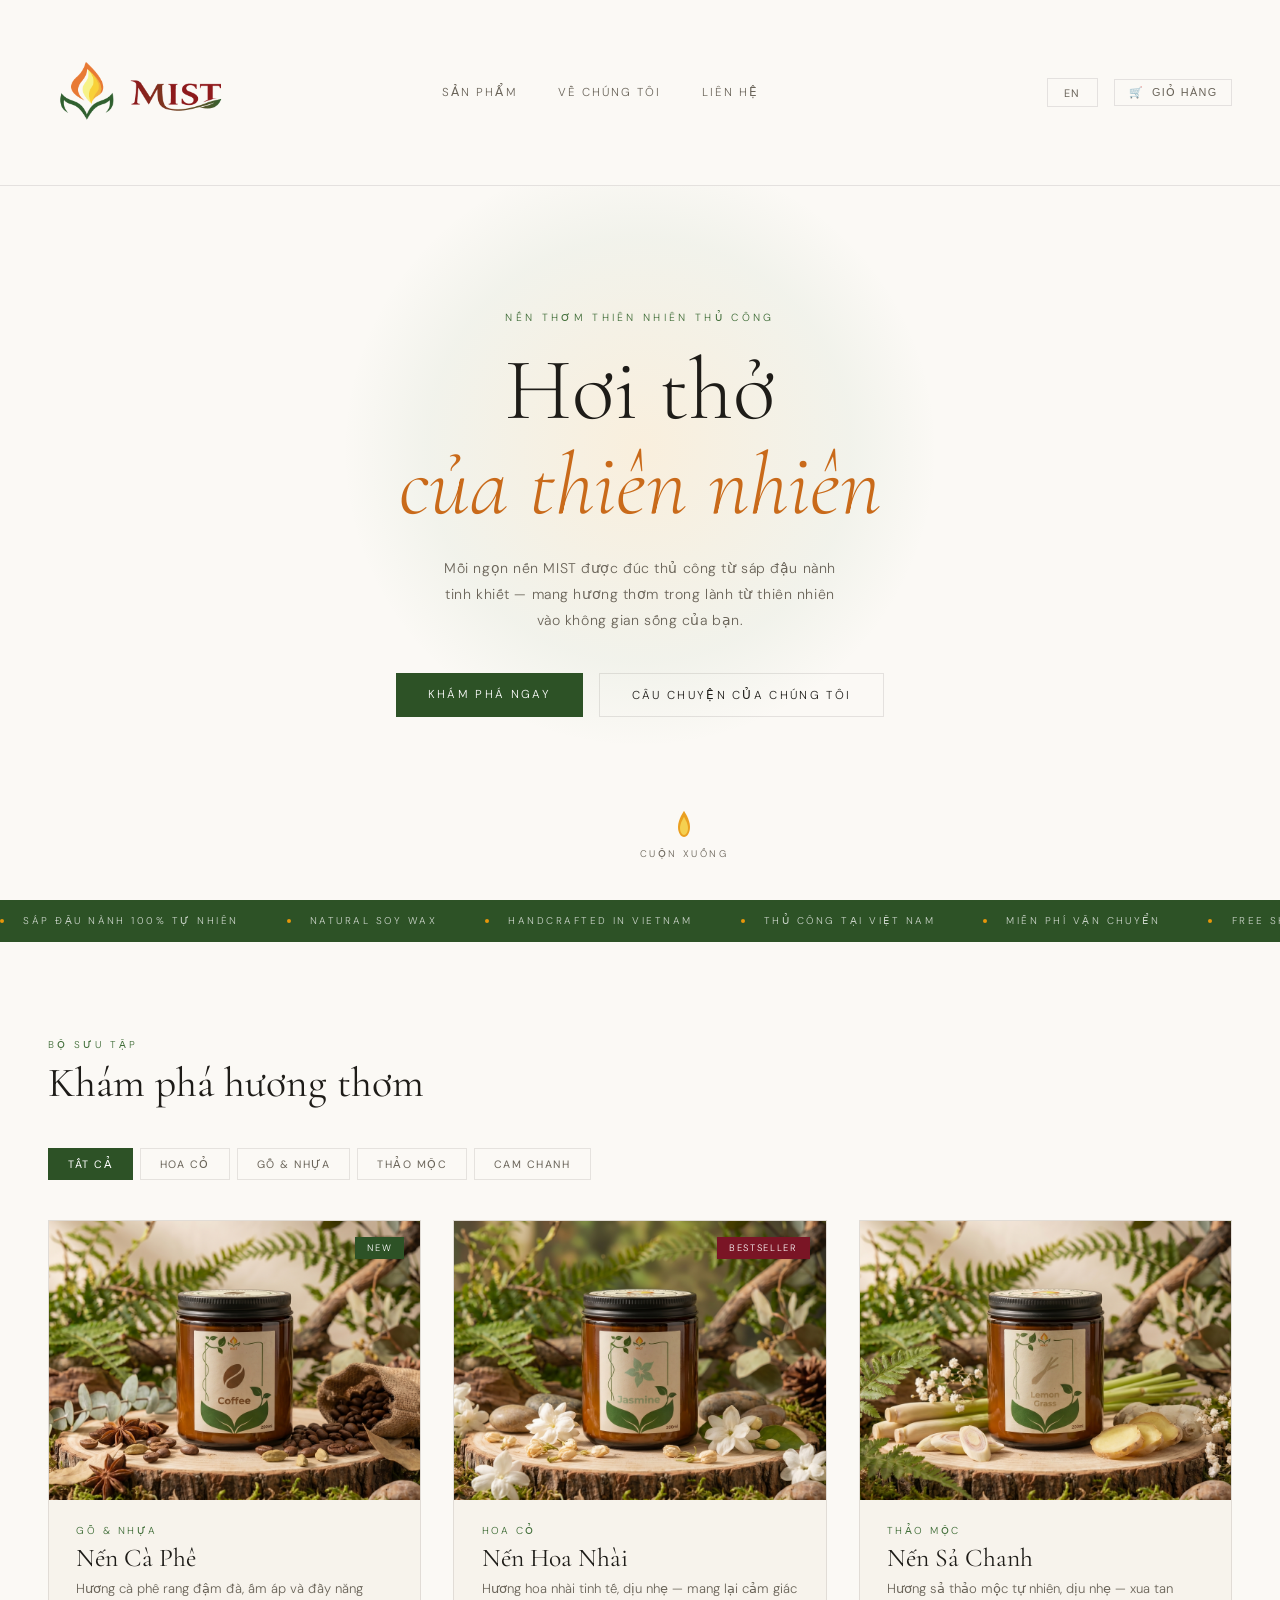
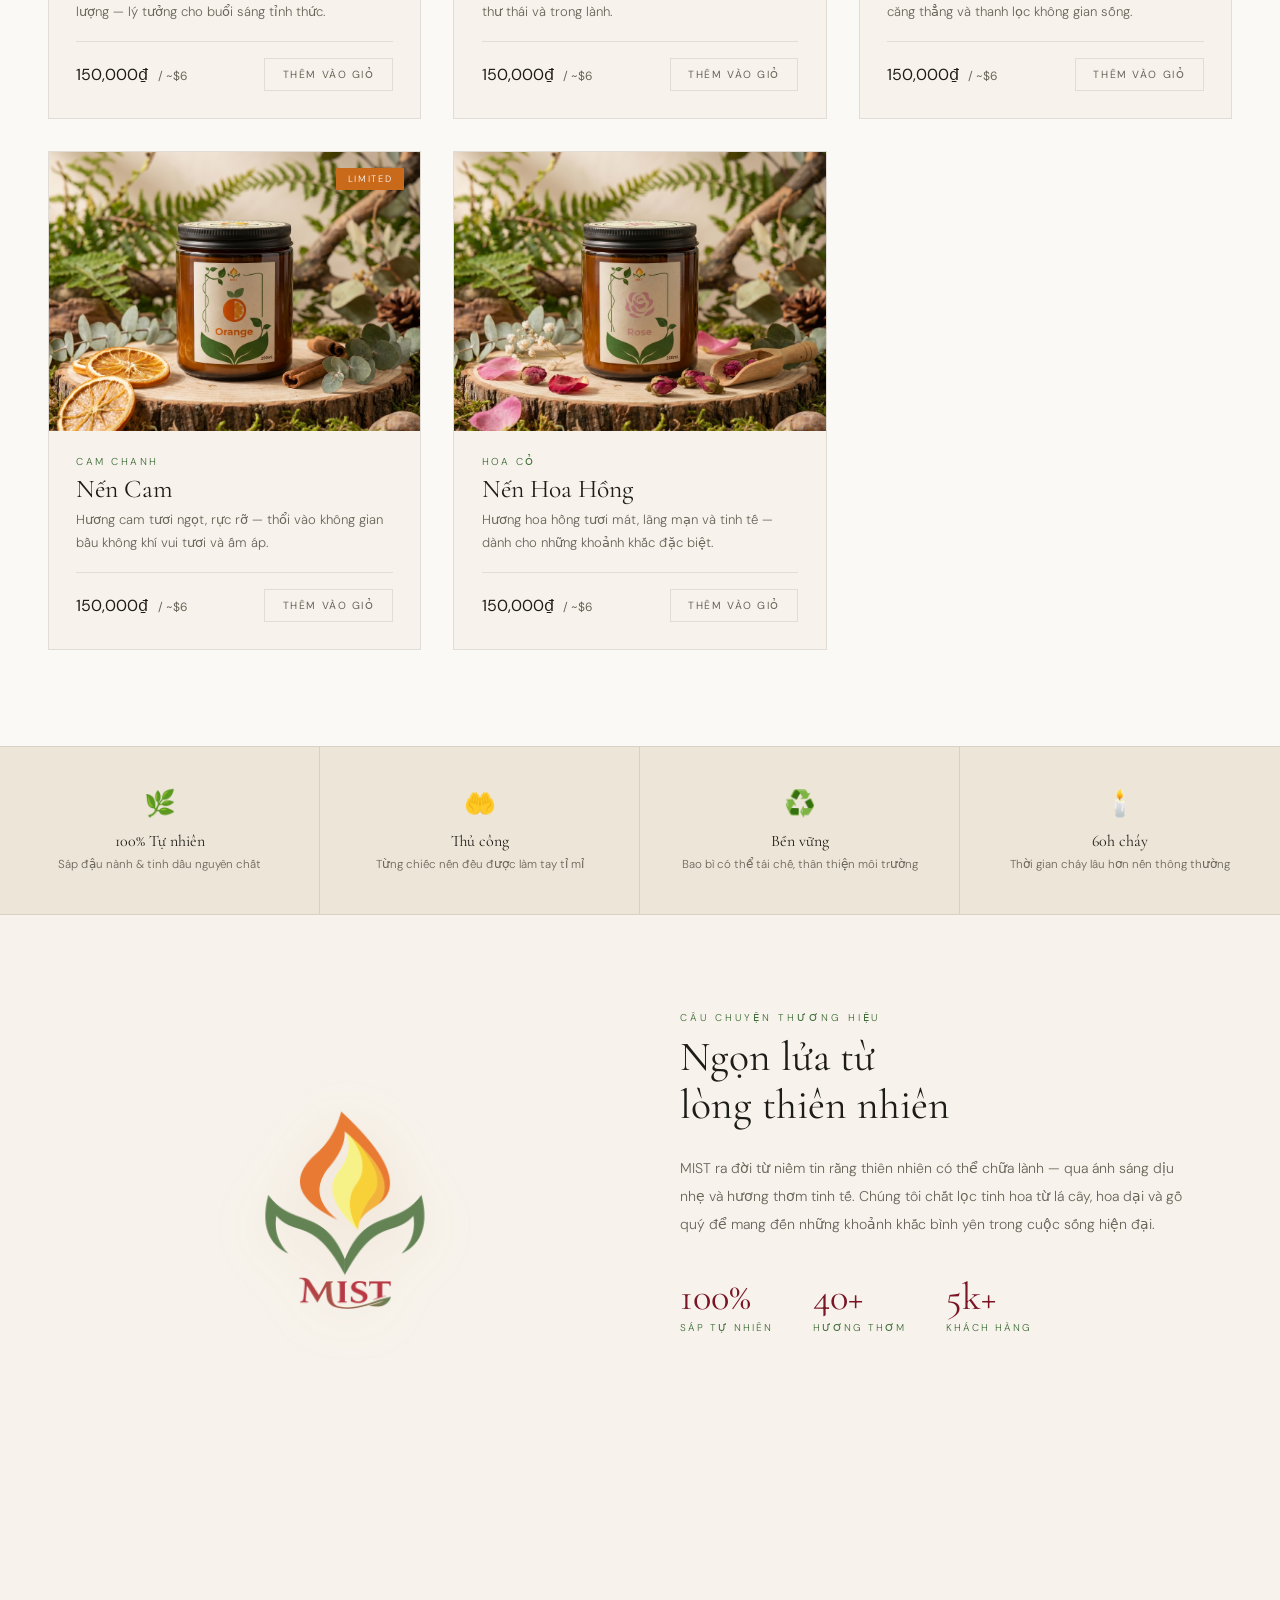
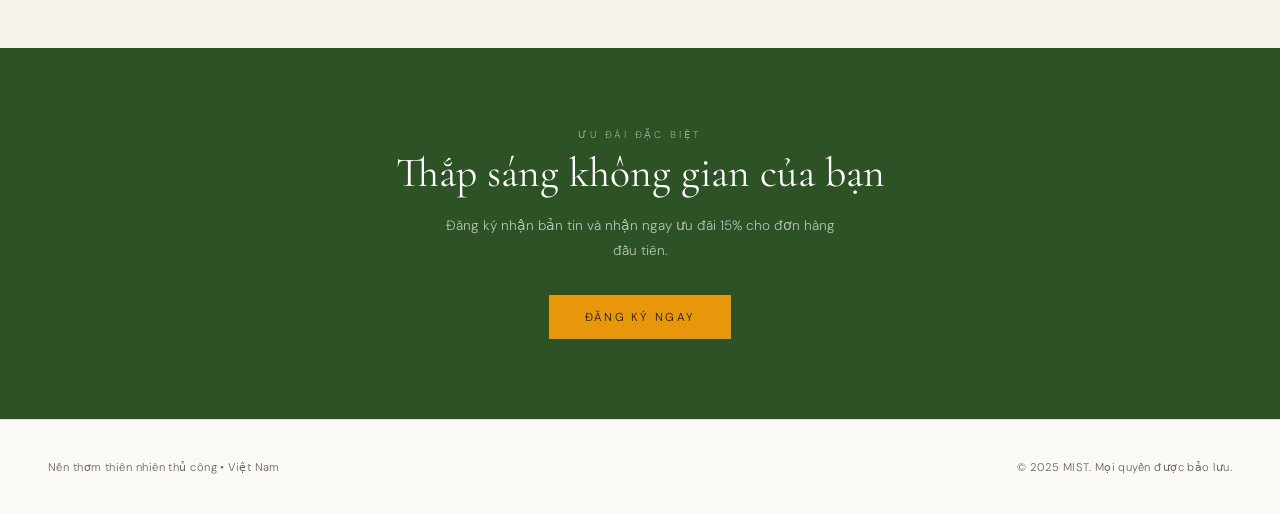
==== commit 20451a35: "xoa currsur" ====
--- a/index.html
+++ b/index.html
@@ -9,7 +9,7 @@
 </head>
 <body>
 
-<div id="cursor"></div>
+
 
 <nav>
   <a class="nav-logo-wrap" href="#">
@@ -223,4 +223,4 @@
 </footer>
 </div><script src="script.js"></script>
 </body>
-</html>+</html>
--- a/style.css
+++ b/style.css
@@ -25,17 +25,7 @@
   overflow-x: hidden;
 }
 
-/* ── CURSOR ── */
-body { cursor: none; }
-#cursor {
-  width: 8px; height: 8px;
-  background: var(--flame-orange);
-  border-radius: 50%;
-  position: fixed; top: 0; left: 0;
-  pointer-events: none; z-index: 9999;
-  transition: transform 0.15s ease, opacity 0.2s;
-}
-#cursor.expand { transform: scale(5); opacity: 0.2; }
+
 
 /* ── NAV ── */
 nav {
